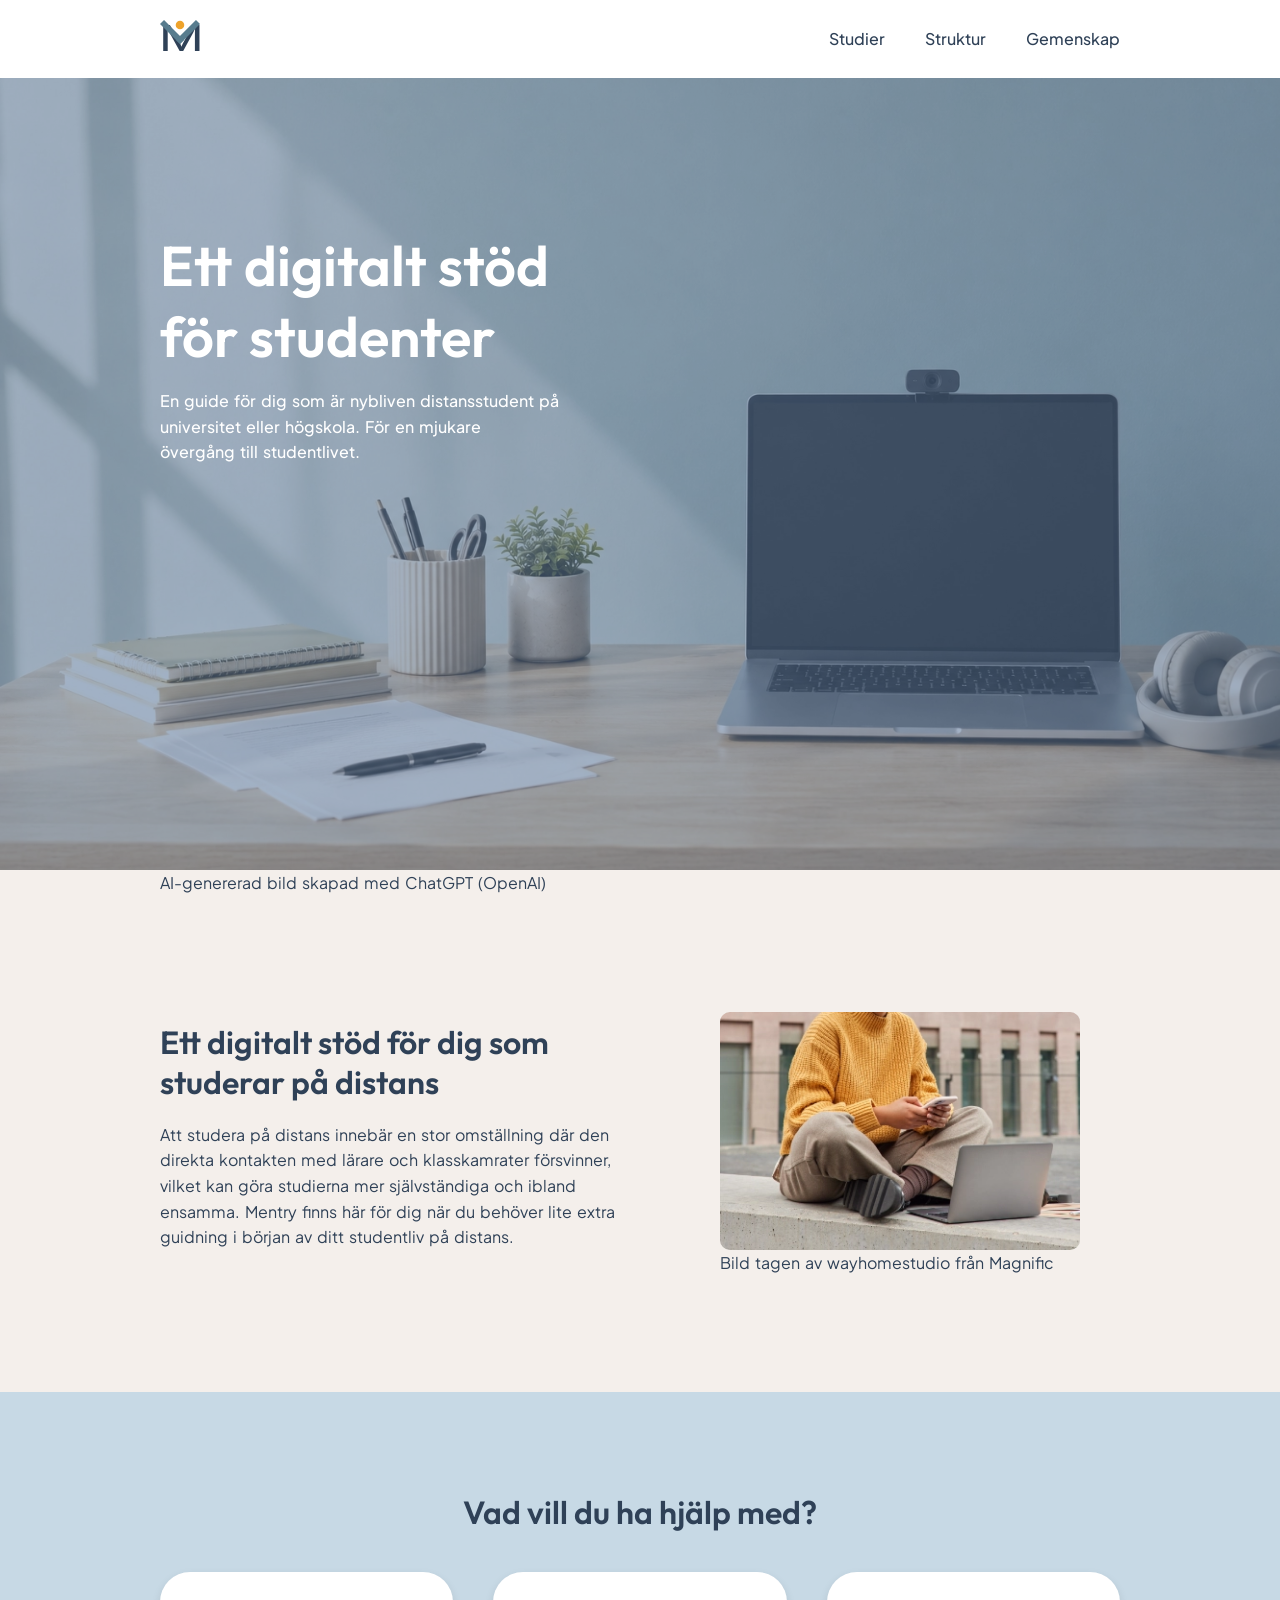
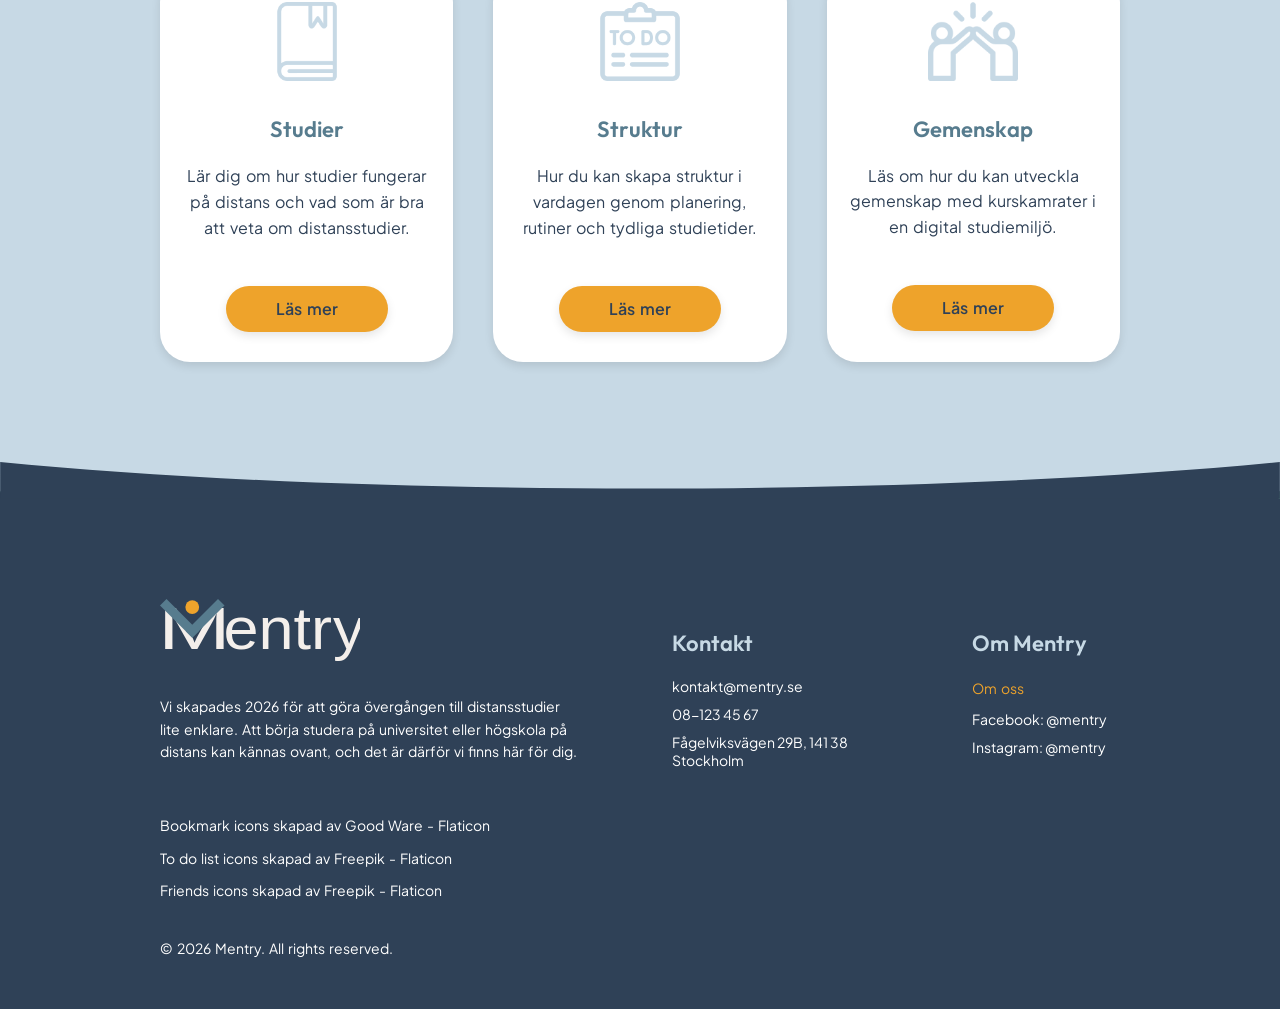
==== index.html @ a9bbe2c2 "Add files via upload" ====
<!DOCTYPE html>
<html lang="sv">
    <head>
        <meta charset="utf-8">
        <!-- Talar om hur webbläsaren ska visa webbsidan på olika skärmar -->
        <meta name="viewport" content="width=device-width, initial-scale=1.0">
        <!-- Favicon för webbplatsen: AI: Hjälpte hitta rätt "type" för SVG-filer -->
        <link rel="icon" type="image/svg+xml" href="images/madebyme/mentryicon.svg">
        <!-- Kopplar CSS-fil till HTML-fil -->
        <link rel="stylesheet" href="style.css">
        <!-- Typsnitt för H-element och P-element -->
        <link rel="preconnect" href="https://fonts.googleapis.com">
        <link rel="preconnect" href="https://fonts.gstatic.com" crossorigin>
        <link href="https://fonts.googleapis.com/css2?family=Outfit:wght@100..900&family=Plus+Jakarta+Sans:ital,wght@0,200..800;1,200..800&display=swap" rel="stylesheet">
        <title>Mentry</title>
    </head>
    <!-- Allt synligt innehåll på webbsidan -->
    <body>
        <!-- Header med navigationsmeny -->
        <header>
            <div class="navmenu">
                <a href="index.html">
                    <img src="images/madebyme/mentryicon.svg" alt="Mentrys logotyp">
                </a>
                <!-- Hjälp av AI att skapa en utfällbar hamburgarmeny genom användning av en checkruta -->
                <input type="checkbox" id="menu-toggle">
                <label for="menu-toggle" class="hamburger">
                    <img src="images/madebyme/hamburgermenu.svg" alt="Hamburgermeny">
                </label>
                <!-- Slut av AIs hjälp -->
                <nav class="navlinks">
                    <ul>
                        <li><a href="studier.html">Studier</a></li>
                        <li><a href="struktur.html">Struktur</a></li>
                        <li><a href="gemenskap.html">Gemenskap</a></li>
                    </ul>
                </nav>
            </div>
        </header>
        <!-- Innehåll unikt för index.html -->
        <main>
            <!-- Hero-sektion -->
            <section class="indexhero">
                <!-- Olika bilder beroende på skärmens storlek -->
                <picture class="indexheroimage">
                    <source media="(min-width: 1024px)" srcset="images/downloaded/hero-desktop.webp">
                    <source media="(min-width: 768px)" srcset="images/downloaded/hero-tablet.webp">
                    <img src="images/downloaded/hero-mobile.webp" alt="Skrivbord med kontorsmaterial och laptop stående ovanpå">
                </picture>
                <div class="indexherotext">
                    <div class="container">
                        <div class="indexherocontent">
                            <h1>Ett digitalt stöd för studenter</h1>
                            <p>En guide för dig som är nybliven distansstudent på universitet eller högskola. För en mjukare övergång till studentlivet.</p>
                        </div>
                    </div>
                </div>
                <!-- En blå overlay på omslagsbilden i hero -->
                <div class="overlay"></div>
            </section>
            <p class="container">AI-genererad bild skapad med ChatGPT (OpenAI)</p>
            <!-- Sektion: Introduktion till webbplatsen -->
            <section class="textimagesection">
                    <div class="textimagecontent container">
                        <div class="textimagetext">
                            <h2>Ett digitalt stöd för dig som studerar på distans</h2>
                            <p>Att studera på distans innebär en stor omställning där den direkta kontakten med lärare och klasskamrater försvinner, vilket kan göra studierna mer självständiga och ibland ensamma. Mentry finns här för dig när du behöver lite extra guidning i början av ditt studentliv på distans.</p>
                        </div>
                        <figure>
                            <picture class="sectionimage">
                                <source media="(min-width: 1024px)" srcset="images/downloaded/yellowshirt-desktop.webp">
                                <img src="images/downloaded/yellowshirt-phone-tablet.webp" alt="En person med gul tröja sittandes vid laptopen utomhus">
                            </picture>
                            <figcaption>
                                <a href="https://www.magnific.com/free-photo/woman-browses-mobile-phone-works-distantly-laptop-computer-sits-lotus-pose-outside-against-modern-building-uses-modern-technologies-wears-spectacles-sweater_19973351.htm#fromView=search&page=5&position=32&uuid=9511713b-8e18-41d7-88c8-f75e3e92ccc7&query=student+with+laptop">Bild tagen av wayhomestudio från Magnific</a>
                            </figcaption>
                        </figure>
                    </div>
            </section>
            <!-- Sektion: Cards-->
            <section class="backgroundsection">
                <div class="container">
                    <h2>Vad vill du ha hjälp med?</h2>
                    <div class="cardcontainer">
                        <!-- Första kortet-->
                        <article class="card">
                            <img src="images/downloaded/lightbluebook.svg" alt="Illustration av en öppen bok">
                            <div class="cardtext">
                                <h3>Studier</h3>
                                <p>Lär dig om hur studier fungerar på distans och vad som är bra att veta om distansstudier.</p>
                                <a class="button" href="studier.html">Läs mer</a>
                            </div>
                        </article>
                        <!-- Andra kortet-->
                        <article class="card">
                            <img src="images/downloaded/lightbluetodo.svg" alt="Illustration av en checklista">
                            <div class="cardtext">
                                <h3>Struktur</h3>
                                <p>Hur du kan skapa struktur i vardagen genom planering, rutiner och tydliga studietider.</p>
                                <a class="button" href="struktur.html">Läs mer</a>
                            </div>
                        </article>
                        <!-- Tredje kortet-->
                        <article class="card">
                            <img src="images/downloaded/lightbluehighfive.svg" alt="Illustration av två personer som gör high five">
                            <div class="cardtext">
                                <h3>Gemenskap</h3>
                                <p>Läs om hur du kan utveckla gemenskap med kurskamrater i en digital studiemiljö.</p>
                                <a class="button" href="gemenskap.html">Läs mer</a>
                            </div>
                        </article>
                    </div>
                </div>
            </section>
        </main>
        <!-- En visuell avdelare mellan footer och main -->
        <img src="images/madebyme/footerdivider-blue.svg" alt="En färgbåge i blå färg" class="footerimg">
        <!-- Footer -->
        <footer>
            <div class="container">
                <div class="footerinformation">
                    <!-- Första kolumnen -->
                    <div class="footerabout">
                        <img src="images/madebyme/fullmentryicon.svg" alt="Mentrys logotyp tillsammans med namnet Mentry" class="footerlogo">
                        <p>Vi skapades 2026 för att göra övergången till distansstudier lite enklare. Att börja studera på universitet eller högskola på distans kan kännas ovant, och det är därför vi finns här för dig.</p>
                    </div>
                    <!-- Andra kolumnen kolumnen -->
                    <section class="footercolumn">
                        <h3>Kontakt</h3>
                        <ul>
                            <li>kontakt@mentry.se</li>
                            <li>08-123 45 67</li>
                            <li>Fågelviksvägen 29B, 141 38 Stockholm</li>
                        </ul>
                    </section>
                    <!-- Tredje kolumnen -->
                    <section class="footercolumn">
                        <h3>Om Mentry</h3>
                        <ul>
                            <li class="linkfooter"><a href="omoss.html">Om oss</a></li>
                            <li>Facebook: @mentry</li>
                            <li>Instagram: @mentry</li>
                        </ul>
                    </section>
                </div>
                <!-- Utomstående textstycke -->
                <div class="footerattribute">
                    <a href="https://www.flaticon.com/free-icons/bookmark" title="bookmark icons">Bookmark icons skapad av Good Ware - Flaticon</a>
                    <a href="https://www.flaticon.com/free-icons/to-do-list" title="to do list icons">To do list icons skapad av Freepik - Flaticon</a>
                    <a href="https://www.flaticon.com/free-icons/friends" title="friends icons">Friends icons skapad av Freepik - Flaticon</a>
                </div>
                <p class="copyright">© 2026 Mentry. All rights reserved.</p> 
            </div>
        </footer>
    </body>
</html>
---- style.css ----
/* BASKOD FÖR ALLA WEBBSIDOR */
/* Mobile first-approach */

* { /*Margin och padding ryms i max-width */
    box-sizing: border-box;
}

.container {
    max-width: 1000px;
    margin: 0 auto;
    padding: 0 20px;
}

body {
    margin: 0; /* Innehåll fyller hela skärmens bredd*/
    /*background: linear-gradient(to bottom, #ffffff 0%, #f4efeb 20%);*/
    background-color: #f4efeb;
}

h1 {
    font-size: 36px;
    font-family: 'Outfit', sans-serif;
    color: #2f4157;
    font-weight: 600;
}

h2 {
    font-size: 24px;
    font-family: 'Outfit', sans-serif;
    color: #2f4157;
    font-weight: 600;
    margin-bottom: 20px; /* Lägger till luft nedanför */
    margin-top: 0; /* Tar bort default-luft ovanför */
}

h3 {
    font-size: 20px;
    font-family: 'Outfit', sans-serif;
    color: #577c8e;
    font-weight: 600;
    margin-bottom: 20px; /* Lägger till luft nedanför */
    margin-top: 0; /* Tar bort default-luft ovanför */
}

p {
    font-size: 16px;
    font-family: 'Plus Jakarta Sans', sans-serif;
    color: #2f4157;
    line-height: 1.6; /* Bättre läsbarhet*/
    word-spacing: 2px; /* Fontens hoptryckta ord försämrade läsbarheten */
}

a {
    font-family: 'Plus Jakarta Sans', sans-serif;
    color: #2f4157;
    line-height: 1.6;
    word-spacing: 2px;
    text-decoration: none; /* Ingen underlinje */
    padding: 12px 12px 12px 0; /* Större tryckyta för mobilen */
}

figcaption a:hover { /* Orange färg på länkar vid hovring*/
    text-decoration: underline;
    color: #eea32b;
}

main {
    padding-top: 101px; /* Fixed navigeringsmeny krävde att main startade längre ned, pga hamnar ovanpå main */
}

/* NAVIGATIONSMENY - SAMTLIGA WEBBSIDOR */

header { /* Självaste navigationsmenyn*/
    background-color: #ffff;
    backdrop-filter: blur(8px);
    position: fixed; /* Följer med vid scroll*/
    z-index: 10; /* Placeras ovanför allt annat innehåll*/
    width: 100%;
}

.navmenu { /* Innehållet i navigationsmenyn*/
    display: flex; /* Aktiverar flexbox-layout */
    flex-wrap: wrap; /* Bryter innehåll till nästa rad vid liten skärm */
    align-items: center;
    padding: 20px;
    max-width: 1000px; /* Följer webbsidans max-bredd för innehåll */
    margin: 0 auto;
}

.navmenu img { /* Logotypen i navigationsmenyn*/
    height: 31px; /* Fast höjd */
}

.navlinks { /* Länkarna i navigationsmenyn*/
    display: none; /* Inga synliga länkar i mobilens navigationsmeny */
    width: 100%;
    margin-top: 20px; /* Luft mellan logotyp och början av hamburgarmenyn */
}

.navlinks ul { /* Listan med länkar */
    list-style: none;
    padding: 0; /* Låter listan gå mot hamburgarmenyns kant */
    margin: 0; /* Låter listan gå mot hamburgarmenyns kant */
}

.navlinks li { /* Länkarna i listan */
    font-family: 'Plus Jakarta Sans', sans-serif;
    font-weight: 500;
    padding: 12px; /* Mellanrum mellan länkarna */
}

.navlinks a:hover { /* Annan färg på länkar vid hovring */
    text-decoration: underline;
    text-decoration-color: #eea32b;
    text-decoration-thickness: 2px;
    text-underline-offset: 5px;
}

#menu-toggle { /* AI hjälp: Döljer checkruta */
    display: none;
}

#menu-toggle:checked + .hamburger + .navlinks { /* AI hjälp: Gör hamburgarikonen klickbar */
    display: block;
}

.hamburger {
    -webkit-tap-highlight-color: transparent; /* AI hjälp: Tar bort färgen som uppstår när man klickat på hamburgarikonen */
    cursor: pointer; /* Vid litet fönster på datorenheter blir muspekaren ett finger vid hovring över hamburgarmenyn för att ge signaler av att den är klickbar */
    margin-left: auto; /* Placerar hamburgarmenyn längst till höger */
}

.hamburger img { /* Fast bredd på hamburgarikonen*/
    width: 31px;
}

.currenttab a { /* Länken för nuvarande sida byter färg */
    text-decoration: underline;
    text-decoration-color: #eea32b;
    text-decoration-thickness: 2px;
    text-underline-offset: 5px;
}

/* FOOTER - SAMTLIGA WEBBSIDOR */

.footerimg { /* Tar bort gap mellan avdelare och footer */
    width: 100%;
    display: block;
}

footer { /* Bakgrundfärg och padding på footer */
    background-color:#2f4157;
    padding: 0;
}

.footerinformation { /* Utrymme mellan main och footer */
    padding-top: 100px;
}

.footerabout p { /* Optimal läsbarhet för textstycke */
    max-width: 45ch;
    margin-top: 28px;
}

.footerlogo { /* Fast bredd på logotyp */
    width: 200px;
}

.footercolumn { /* Justerar utrymme över klass */
    margin-top: 30px;
}

footer h3 { /* Annan färg på rubriker */
    color: #c7d9e5;
}

footer ul { /* Styling av listorna */
    font-family: 'Plus Jakarta Sans', sans-serif;
    color: white;
    list-style: none; /* Ingen punktlista */
    padding: 0; /* Ta bort utrymme från punktlista */
    margin-bottom: 10px;
}

footer p { /* Justerar text i footer */
    color: white;
    font-size: 14px;
    margin: 0;
    line-height: 1.6;
}

footer li { /* Justerar list-texterna */
    color: white;
    font-size: 14px;
    margin-bottom: 10px;
}

.footercolumn a:hover { /* Hover-indikation på länk */
    text-decoration: underline;
}

.linkfooter a { /* Annan färg på länk */
    color: #eea32b;
}

.copyright { /* Justerar textstycke i footer */
    font-size: 14px;
    padding-bottom: 50px;
    margin-top: 30px;
}

.footerattribute { /* Justera utrymme ovanför klassen */
    margin-top: 30px;
}

.footerattribute a { /* Justerar utseende på attribut i footer */
    font-size: 14px;
    color: white;
    display: block;
    padding: 5px 0;
}

.footerattribute a:hover { /* Orange färg på länkar vid hovring*/
    text-decoration: underline;
    color: #eea32b;
}

/* INDEX.HTML - Mobile first-approach*/

.indexhero { /* Skapar referenspunkt för "indexherotext" */ 
    position: relative;
}

.indexhero h1 { /* Titel för hero-sektion*/
    color: white;
    margin: 0; /* Tar bort default-luft runtom */
}

.indexhero p { /* Herosektionens brödtext*/
    color: white;
    font-weight: 500;
}

.indexheroimage img { /* Omslagsbild */
    width: 100%;
    max-height: 500px;
    object-fit: cover;
    display: block; /* Gör det enklare att kontrollera med width/height */
    object-position: bottom;
}

.indexherotext { /* Hero-sektionens text */
    position: absolute; /* Placeras ovanpå omslagsbilden*/
    top: 20%;
    left: 0;
    right: 0;
    z-index: 2; /* Placeras ovanför omslagsbilden */
}

.indexherocontent { /* Ger optimal läsbarhet på textstycke i hero */
    max-width: 45ch;
    padding: 0 20px;
}

.textimagesection { /* Skapar en container runt innehållet i sektionen */
    display: flex; /* Enklare att kontrollera innehållet inuti*/
    justify-content: center;
    margin: 50px 0;
    padding: 0 20px;
}

.textimagecontent { /*Gör att innehållet centreras i mitten utan att bilden anpassar sig efter texten ovan */
    display: flex;
    flex-direction: column;
    align-items: center;
}

.textimagetext { /* Maxgräns på textstycke för optimal läsbarhet */
    max-width: 45ch;
}

.backgroundsection { /* Blå bakgrund bakom sektionen*/
    background-color: #c7d9e5;
    padding: 100px 0;
}

.backgroundsection h2 { /* Justeringar för titeln under cards-sektion */
    text-align: center;
    margin-bottom: 40px;
}

.cardcontainer { /* Centerar och justerar förhållande mellan cards */
    display: flex;
    gap: 40px;
    flex-wrap: wrap;
    justify-content: center;
}

.card { /* Kortets utseende*/
    background-color: #ffffff;
    border-radius: 30px;
    text-align: center;
    padding: 30px 20px;
    width: 100%;
    max-width: 600px;
    box-shadow: 0 4px 10px rgba(0,0,0,0.1);
}

.card img { /* Kortets illustration */
    max-width: 90px;
    margin-bottom: 30px;
}

.cardtext { /* Läsbarhet för text i kortet */
    max-width: 45ch;
    margin: 0 auto;
}

.button { /* Knappar på webbplatsen */
    font-family: 'Plus Jakarta Sans', sans-serif;
    color: #2f4157;
    background-color: #eea32b;
    box-shadow: 0 4px 10px rgba(0,0,0,0.1);
    font-weight: 600;
    border-radius: 50px;
    padding: 10px 50px;
    margin-top: 30px;
    display: inline-block; /* Betér sig sig som block och ger spacing till övriga element */
}

.button:hover { /* Knapparnas hovringar*/
    color: #eea32b;
    background-color: #2f4157;
    cursor: pointer;
}

/* INDEX.HTML, STUDIER.HTML, STRUKTUR.HTML, GEMENSKAP.HTML */
/* Mobile first-approach*/

.overlay { /* Ger omslagsbilder en blå färg */
    position: absolute; /* Placeras ovanpå bilden */
    inset: 0; /* Kortare version för top: 0, right: 0 etc. */
    background: #5c789b91;
    z-index: 1; /* Placeras över bilden men under text */
}

/* INDEX.HTML, OM OSS.HTML */

.sectionimage { /* Ändrar storlek på klass */
    width: 100%;
    max-width: 600px;
    margin: 25px auto 0 auto;
}

.sectionimage img { /* Ändrar storlek och position på bild */
    width: 100%;
    height: auto;
    display: block;
    border-radius: 10px;
}

/* STUDIER.HTML, STRUKTUR.HTML, GEMENSKAP.HTML, OM OSS.HTML */
/* Mobile first-approach*/

article {
    padding-bottom: 60px; /* Lika mycket luft mellan main och footer på webbsidor, för att efterlikna slutet av index.html */
}

.herosidebackground { /* Annan bakgrund på heroside */
    background-color: white;
}

.herotitle {
    text-align: center;
    margin: 0 0 20px 0;
    padding-top: 40px;
}

.heroside { /* Utrymme mellan navbar och artikelns början efter heroside */
    padding: 0 0 40px 0;
}

.heroside h1, .heroside p { /* Centrering och utrymme mellan h1 och p */
    padding: 0 20px;
    margin: 0 auto;
    text-align: center;
}

.smalltitle { /* P-element blir designad som ett H-element, dock är det ej det semantiskt */
    font-size: 18px;
    font-family: 'Plus Jakarta Sans', sans-serif;
    font-weight: 600;
    text-align: center;
    max-width: 45ch;
    margin: 0 auto;
    color: #577c8e;
}

.overlaywrapper { /* Skapar en ram för att lägga "overlay" över bilden */
    position: relative;
    max-width: 1000px;
    margin: 0 auto;
}

.overlayborder {
    border-radius: 10px;
}

.articlehero img { /* Justerar omslagsbild */
    width: 100%;
    max-width: 1000px;
    height: auto;
    display: block;
    margin: 40px auto 0 auto;
    border-radius: 10px;
}

.content { /* Bestämmer en maxbredd på allt innehåll */
    max-width: calc(45ch + 40px); /* AI hjälp: Få 45ch maxbredd utan att padding räknas in pga. box-sizing: border-box */
    margin: 40px auto;
    padding: 0 20px;
}

.background { /* Bakgrund för varannan huvudsektion */
    background-color: #c7d9e5;
}


.background .content:first-child { /* Ger padding i början av blåa sektioner */
    padding-top: 40px;
}

.background .content:last-child { /* Ger padding i slutet av blåa sektioner, var det enda sättet att lösa detta på */
    padding-bottom: 40px;
}

.group { /* Styling på rutor */
    background-color: #ffff;
    list-style: none;
    margin: 40px auto 0;
    padding: 30px 20px;
    border-radius: 20px;
    box-shadow: 0 4px 10px rgba(0,0,0,0.1);
}

.divider { /* Styling på avdelare */
    border: none;
    background-color: #eea32b;
    height: 2px;
    margin: 50px auto;
}

/* STRUKTUR.HTML - Mobile first approach */

.list { /* Justerar listor */
    padding-left: 20px;
    color: #2f4157;
}

.list li { /* Får li-element att se se ut som p-element visuellt */
    font-size: 16px;
    font-family: 'Plus Jakarta Sans', sans-serif;
    line-height: 1.5;
    margin-bottom: 5px;
    color: #2f4157;
}

/* STRUKTUR.HTML, GEMENSKAP.HTML */
.bluefirstcontent { /* Ta bort margin-top på endast denna klass */
    margin-top: 0;
}

/* OM OSS.HTML - Mobile first approach */

.aboutuspage .heroside {
    padding-bottom: 100px;
}

.aboutuspage .textimagesection {
    margin: 0;
    padding: 100px 20px;
}

.whowearecontent { /* Bestämmer en maxbredd på allt innehåll */
    max-width: calc(45ch + 40px); /* AI hjälp: Få 45ch maxbredd utan att padding räknas in pga. box-sizing: border-box */
    margin: 100px auto;
    padding: 0 20px;
}

.whowearetitle { /* Centrera h2-rubrik */
    text-align: center;
}

.whowearecontainer { /* Positionring av kort */
    display: flex;
    gap: 40px;
    flex-wrap: wrap;
    justify-content: center;
}

.whowearegroup { /* Centrerad text inom grupp */
    text-align: center;
}

.whowearegroup img { /* Storlek på illustrationer */
    max-width: 90px;
    margin-bottom: 20px;
    flex-shrink: 0;
}

.whowearetext { /* Bredd på text för optimal läsbarhet */
    max-width: 45ch;
}

.whowearetext p { /* Ta bort margin för att ge lika mycket luft mellan element här som i andra stycken på webbplatsen */
    margin-bottom: 0;
}

/* TABLET */

@media (min-width: 768px) {
    /* BASKOD FÖR ALLA WEBBSIDOR */
    
    h1 { /* Större storlek på font */
        font-size: 44px;
    }

    h2 { /* Större storlek på font */
        font-size: 28px;
    }

    h3 { /* Större storlek på font */
        font-size: 20px;
    }

    /* FOOTER - SAMTLIGA WEBBSIDOR */

    .footerinformation { /* Grid för både rader och kolumner */
        display: grid;
        grid-template-columns: 2fr 1fr 0.7fr;
        align-items: start;
        gap: 90px;
    }

    /* INDEX.HTML*/

    .indexheroimage img { /* Omslagsbilden utgår från centrum */
        object-position: center;
    }

    .indexherocontent { /* Ny max-bredd på texten i hero */
        max-width: 50ch;
        padding: 0;
    }

    .textimagesection { /* Större utrymme runtom introduktion-sektionen */
        margin: 100px 0;
    }

    .textimagetext { /* Bredare radlängd för optimal läsbarhet */
        max-width: 60ch;
    }

    .sectionimage { /* Centrera bild */
        text-align: center;
    }

    .cardtext { /* Längre text för bättre läsbarhet */
        max-width: 60ch;
    }

    /* STUDIER.HTML */

    .content { /* Bestämmer en maxbredd på allt innehåll */
        max-width: calc(60ch + 40px); /* AI hjälp: Få 60ch maxbredd utan att padding räknas in pga. box-sizing: border-box */
    }

    .smalltitle { /* P-element blir designad som ett H-element, dock är det ej det semantiskt */
        font-size: 20px;
    }

    /* OM OSS.HTML*/

    .whowearecontent { /* Behöver en maxbredd för att placeras rätt */
        max-width: 1000px;
    }

    .whowearetitle { /* Vänsterjustera text och sätta en max-bredd för att positionera rätt */
        text-align: left;
        max-width: 480px;
        margin: 0 auto 20px auto;
    }

    .whowearetext { /* Större max-bredd på text för optimal läsbarhet */
        max-width: 60ch
    }

    .whowearegroup { /* Byter riktning på gruppen*/
        display: flex;
        align-items: center;
        gap: 40px;
        text-align: left;
        max-width: 480px;
    }

    .whowearegroup img { /* Tar bort utrymme under illustrationer*/
        margin: 0;
    }
}

/* DESKTOP */

@media (min-width: 1024px) {
    /* BASKOD FÖR ALLA WEBBSIDOR */
    
    h1 { /* Större storlek på font */
        font-size: 56px;
    }

    h2 { /* Större storlek på font */
        font-size: 32px;
    }

    h3 { /* Större storlek på font */
        font-size: 22px;
    }

    a { /* Tar bort onödigt utrymme, gör navbaren mer kompakt */
        padding: 0;
    }

    main {
        padding-top: 70px; /* Fixed navigeringsmeny krävde att main startade längre ned, pga hamnar ovanpå main */
    }
    
    /* NAVIGATIONSMENY - SAMTLIGA WEBBSIDOR */

    .navmenu {
        justify-content: space-between;
        flex-wrap: nowrap;
    }

    .hamburger { /* AI hjälp: Ta bort hamburgarmenyn */
        display: none;
    }

    .navlinks { /* Desktopvänliga länkar */
        display: block; /* Lättare att placera i block*/
        width: auto;
        margin-top: 0; /* Tar bort onödigt utrymme */
        padding-top: 0;
    }

    .navlinks ul { /* Gör att länkarna placeras horistontella */
        display: flex;
        gap: 40px;
    }

    .navlinks li { /* Tar bort onödigt utrymme på list-element */
        padding: 0;
    }

    /* INDEX.HTML */

    .indexheroimage img { /* Högre höjd på omslagsbild */
        max-height: 800px;
    }

    .textimagecontent { /* Placerar text och bild bredvid varandra */
        flex-direction: row;
        justify-content: space-between;
        align-items: center;
        gap: 40px;
    }

    .textimagetext p { /* Bredare radlängd för optimal läsbarhet */
        max-width: 75ch;
    }

    .cardcontainer {
        flex-wrap: nowrap;
    }

    .card {
        flex: 1;
    }

    /* STUDIER.HTML */

    .overlaywrapper > .overlay { /* Enhetliga runda hörn på omslagsbild */
    border-radius: 10px;
    }

    .articlehero img { /* Runda hörn på omslagsbild */
        border-radius: 10px;
    }

    .content { /* Bestämmer en maxbredd på allt innehåll */
        max-width: calc(75ch + 40px); /* AI hjälp: Få 75ch maxbredd utan att padding räknas in pga. box-sizing: border-box */
    }

    .smalltitle { /* P-element blir designad som ett H-element, dock är det ej det semantiskt */
        font-size: 22px;
    }

    /* OM OSS.HTML */

    .whowearetitle { /* Större maxbredd för positionering */
        text-align: center;
        margin-bottom: 40px;
    }

    .whowearegroup { /* Tillbaka till mobilversion, dock vågrätt */
        display: flex;
        flex-direction: column;
        align-items: center;
        text-align: center;
        flex: 1;
        gap: 20px;
        max-width: 1000px;
    }

    .aboutuspage .textimagetext {
        max-width: 75ch;
    }

    /* INDEX.HTML, OM OSS.HTML*/

    .sectionimage { /* Ändrar max-bredden på bild */
        max-width: 400px;
    }

    .sectionimage img { /* Maxbredd på bild för att inte bli för stor */
        margin: 0;
    }
}
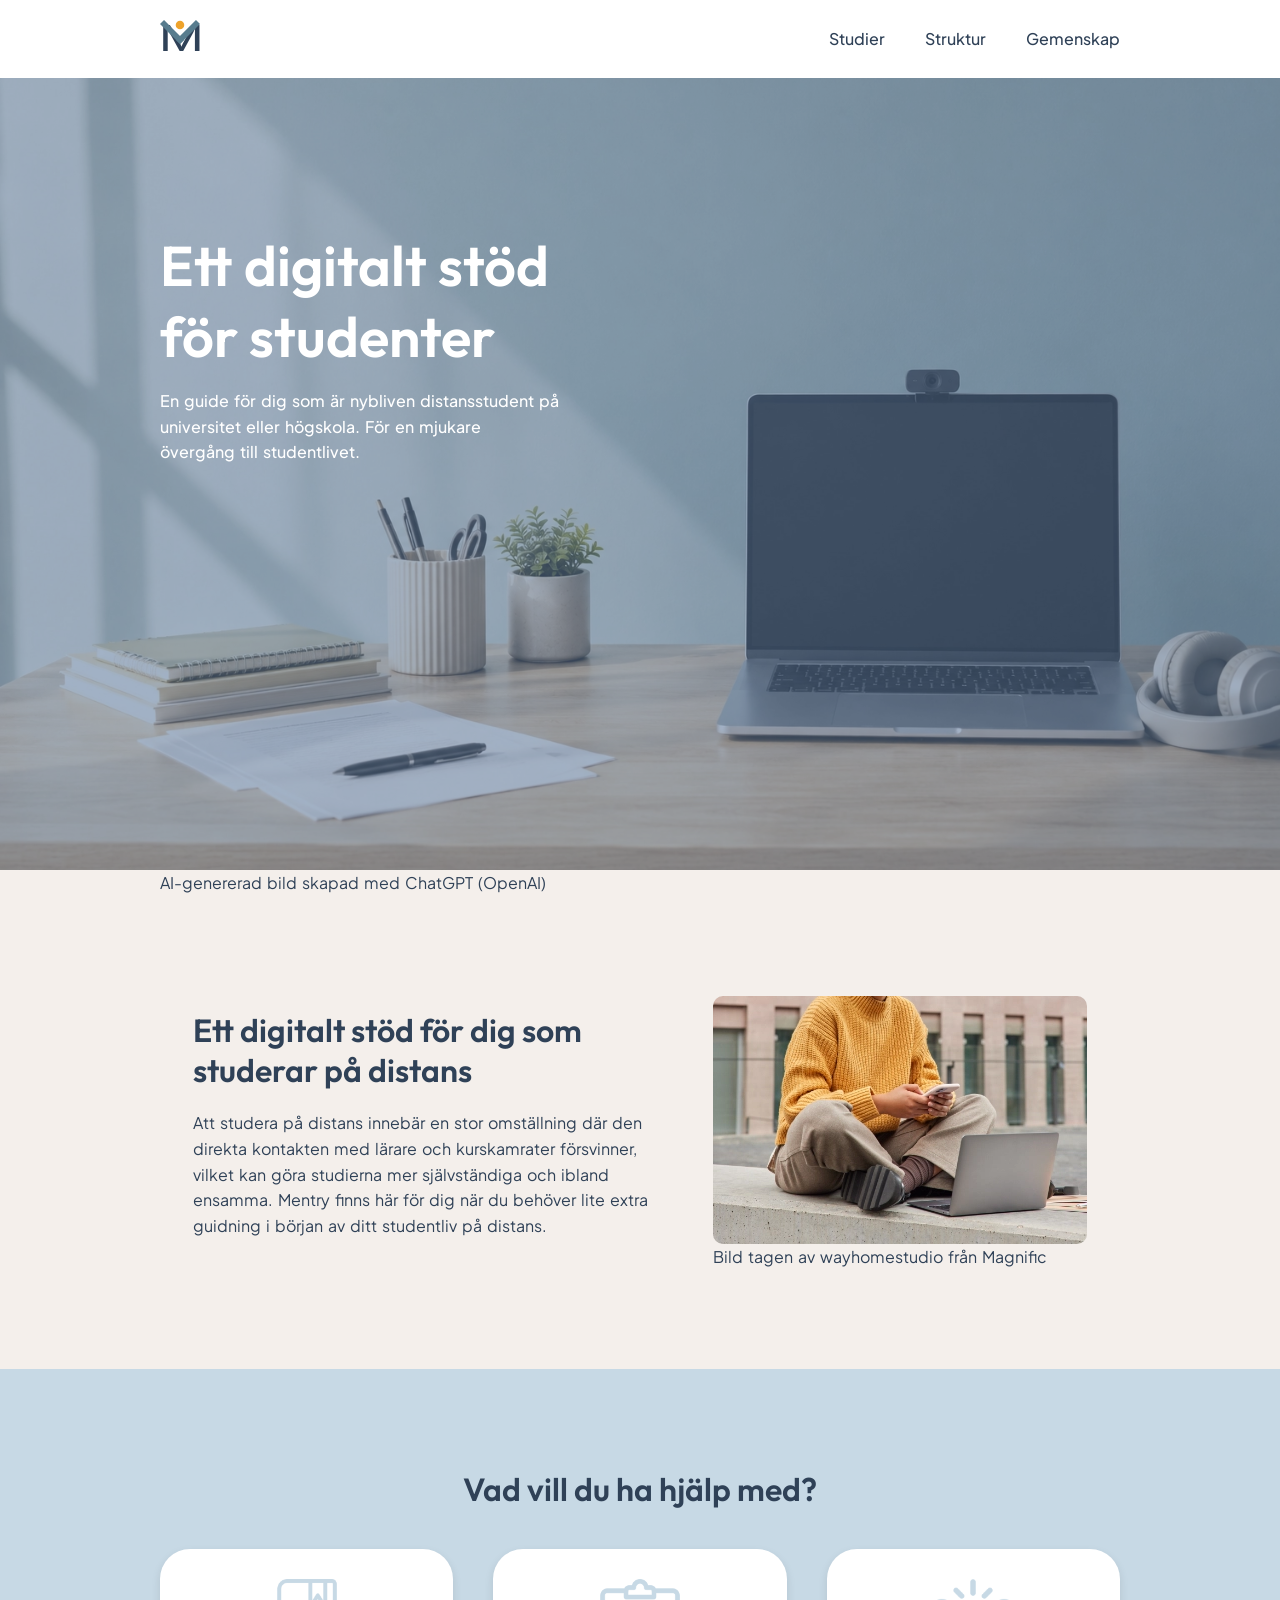
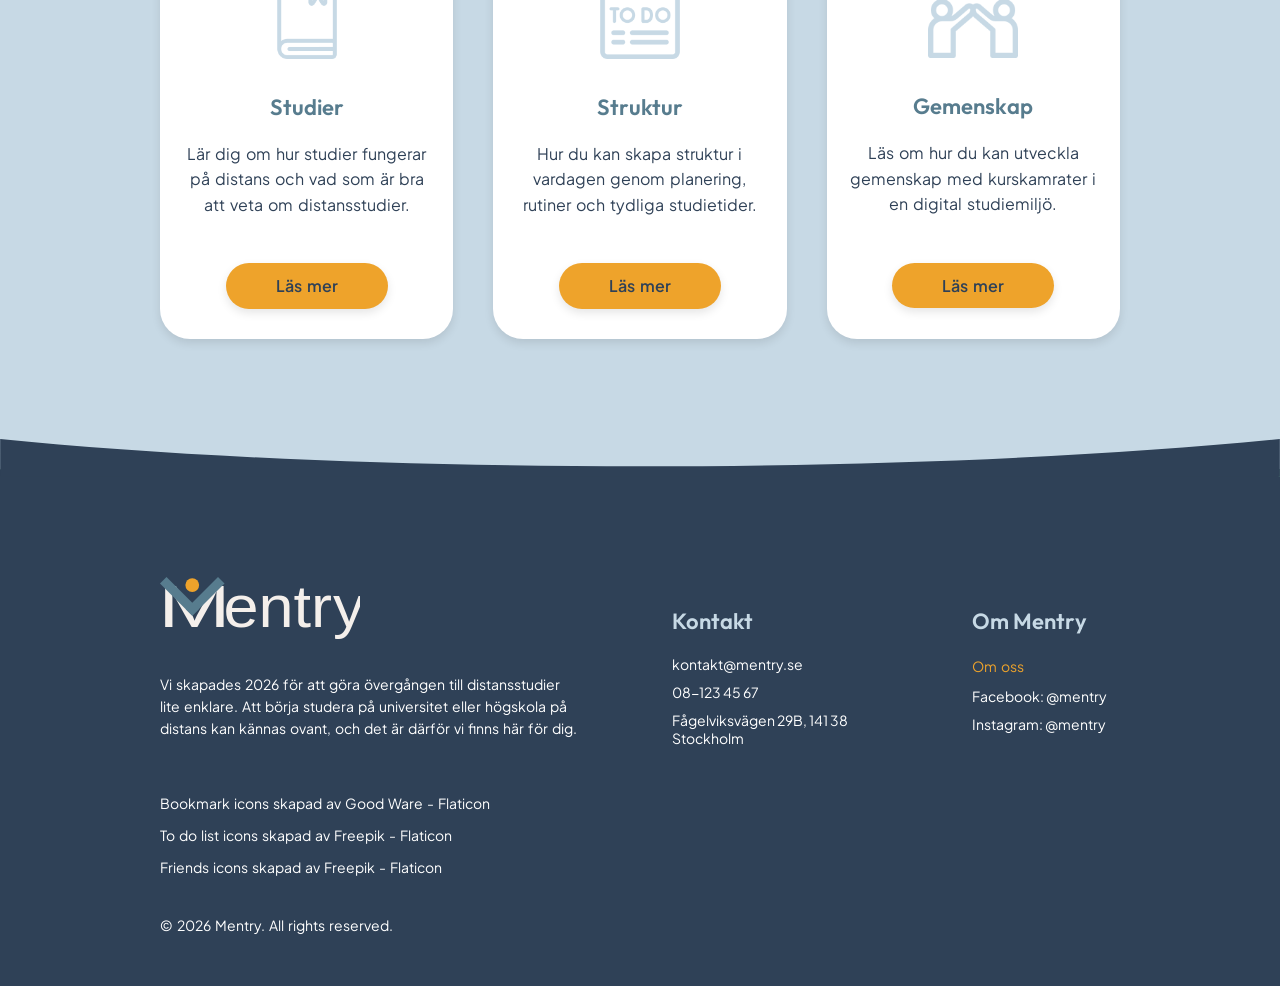
==== commit 8b22a3b4: "Add files via upload" ====
--- a/index.html
+++ b/index.html
@@ -61,10 +61,10 @@
             <p class="container">AI-genererad bild skapad med ChatGPT (OpenAI)</p>
             <!-- Sektion: Introduktion till webbplatsen -->
             <section class="textimagesection">
-                    <div class="textimagecontent container">
+                    <div class="textimagecontent">
                         <div class="textimagetext">
                             <h2>Ett digitalt stöd för dig som studerar på distans</h2>
-                            <p>Att studera på distans innebär en stor omställning där den direkta kontakten med lärare och klasskamrater försvinner, vilket kan göra studierna mer självständiga och ibland ensamma. Mentry finns här för dig när du behöver lite extra guidning i början av ditt studentliv på distans.</p>
+                            <p>Att studera på distans innebär en stor omställning där den direkta kontakten med lärare och kurskamrater försvinner, vilket kan göra studierna mer självständiga och ibland ensamma. Mentry finns här för dig när du behöver lite extra guidning i början av ditt studentliv på distans.</p>
                         </div>
                         <figure>
                             <picture class="sectionimage">
--- a/style.css
+++ b/style.css
@@ -3,6 +3,10 @@
 
 * { /*Margin och padding ryms i max-width */
     box-sizing: border-box;
+}
+
+figure {
+    margin: 0;
 }
 
 .container {
@@ -402,10 +406,6 @@
     margin: 0 auto;
 }
 
-.overlayborder {
-    border-radius: 10px;
-}
-
 .articlehero img { /* Justerar omslagsbild */
     width: 100%;
     max-width: 1000px;
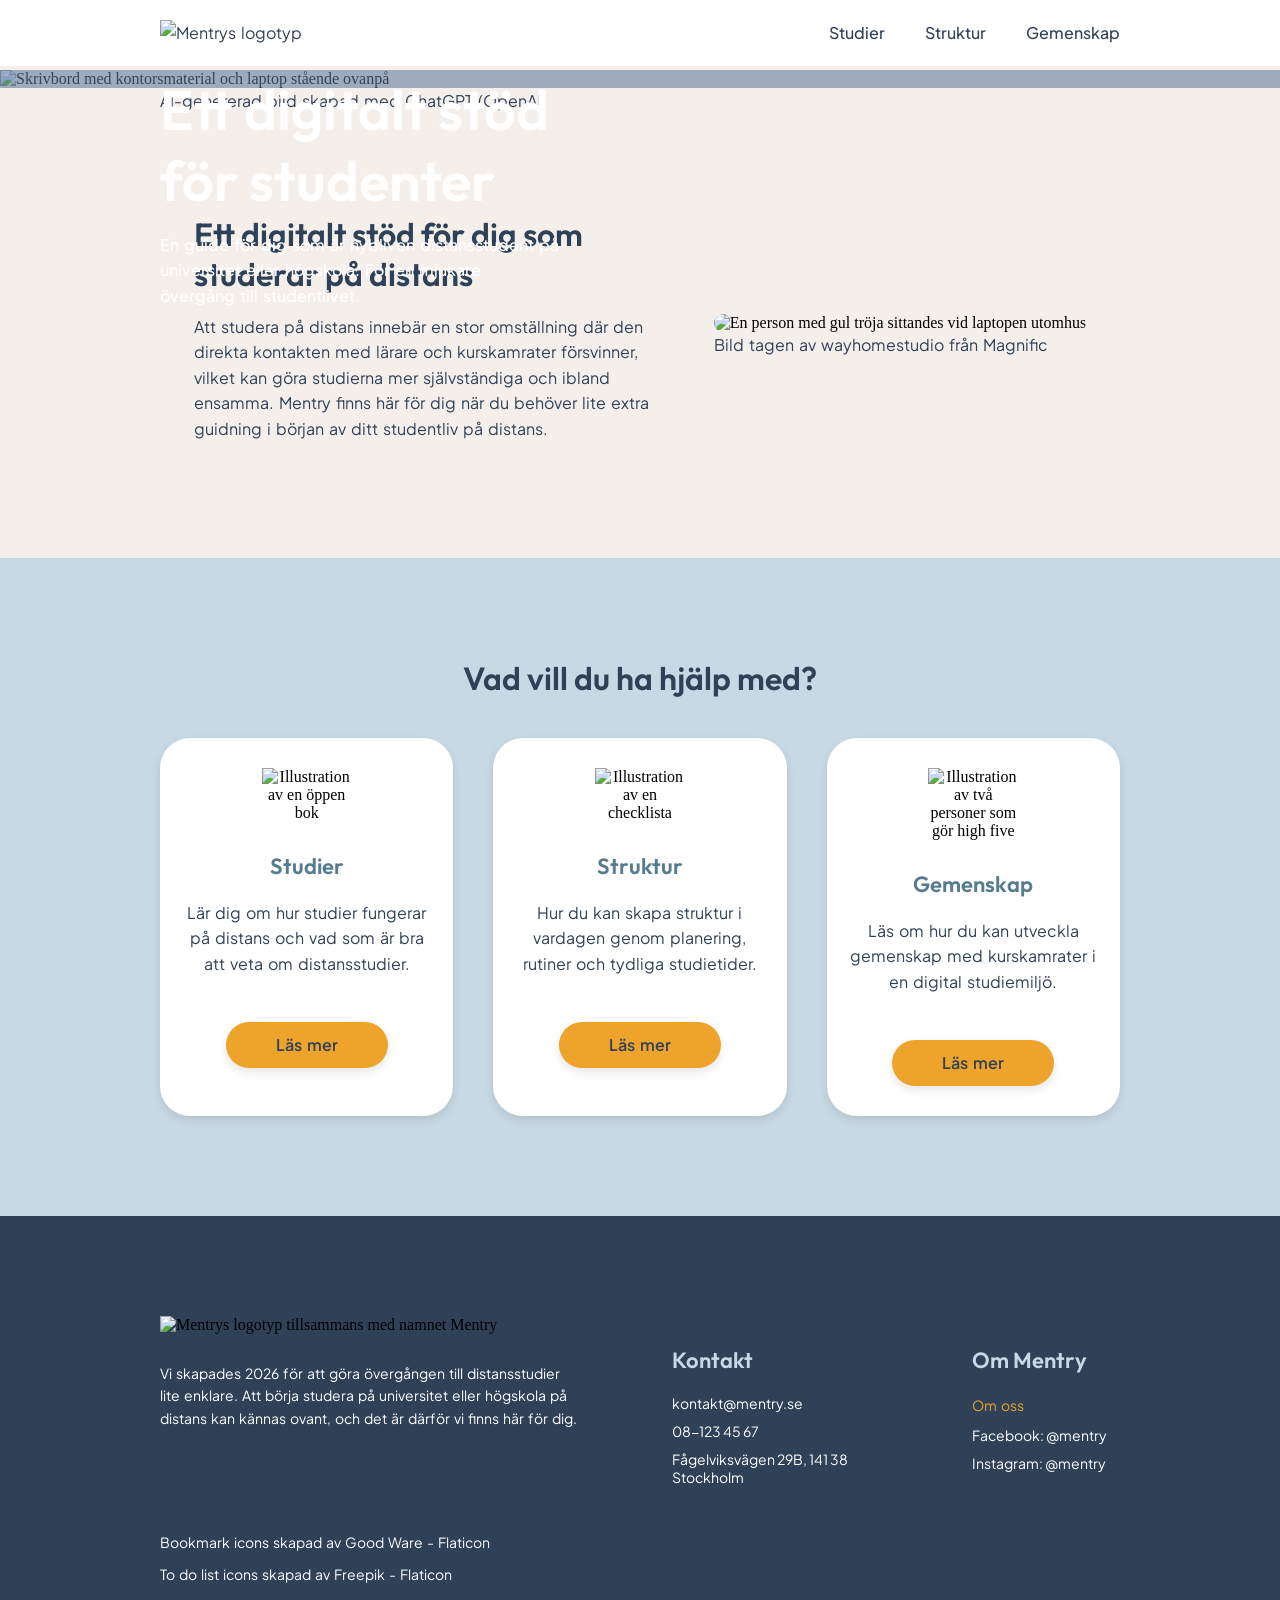
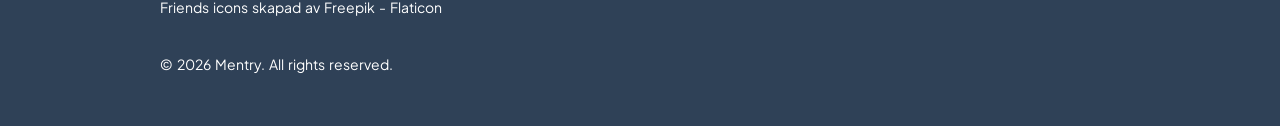
==== commit 56c5f715: "Add files via upload" ====
--- a/index.html
+++ b/index.html
@@ -20,7 +20,7 @@
         <header>
             <div class="navmenu">
                 <a href="index.html">
-                    <img src="images/madebyme/mentryicon.svg" alt="Mentrys logotyp">
+                    <img src="images/madebyme/mentryicon.png" alt="Mentrys logotyp">
                 </a>
                 <!-- Hjälp av AI att skapa en utfällbar hamburgarmeny genom användning av en checkruta -->
                 <input type="checkbox" id="menu-toggle">
@@ -113,15 +113,13 @@
                 </div>
             </section>
         </main>
-        <!-- En visuell avdelare mellan footer och main -->
-        <img src="images/madebyme/footerdivider-blue.svg" alt="En färgbåge i blå färg" class="footerimg">
         <!-- Footer -->
         <footer>
             <div class="container">
                 <div class="footerinformation">
                     <!-- Första kolumnen -->
                     <div class="footerabout">
-                        <img src="images/madebyme/fullmentryicon.svg" alt="Mentrys logotyp tillsammans med namnet Mentry" class="footerlogo">
+                        <img src="images/madebyme/mentrylogotype.png" alt="Mentrys logotyp tillsammans med namnet Mentry" class="footerlogo">
                         <p>Vi skapades 2026 för att göra övergången till distansstudier lite enklare. Att börja studera på universitet eller högskola på distans kan kännas ovant, och det är därför vi finns här för dig.</p>
                     </div>
                     <!-- Andra kolumnen kolumnen -->
--- a/style.css
+++ b/style.css
@@ -146,11 +146,6 @@
 }
 
 /* FOOTER - SAMTLIGA WEBBSIDOR */
-
-.footerimg { /* Tar bort gap mellan avdelare och footer */
-    width: 100%;
-    display: block;
-}
 
 footer { /* Bakgrundfärg och padding på footer */
     background-color:#2f4157;
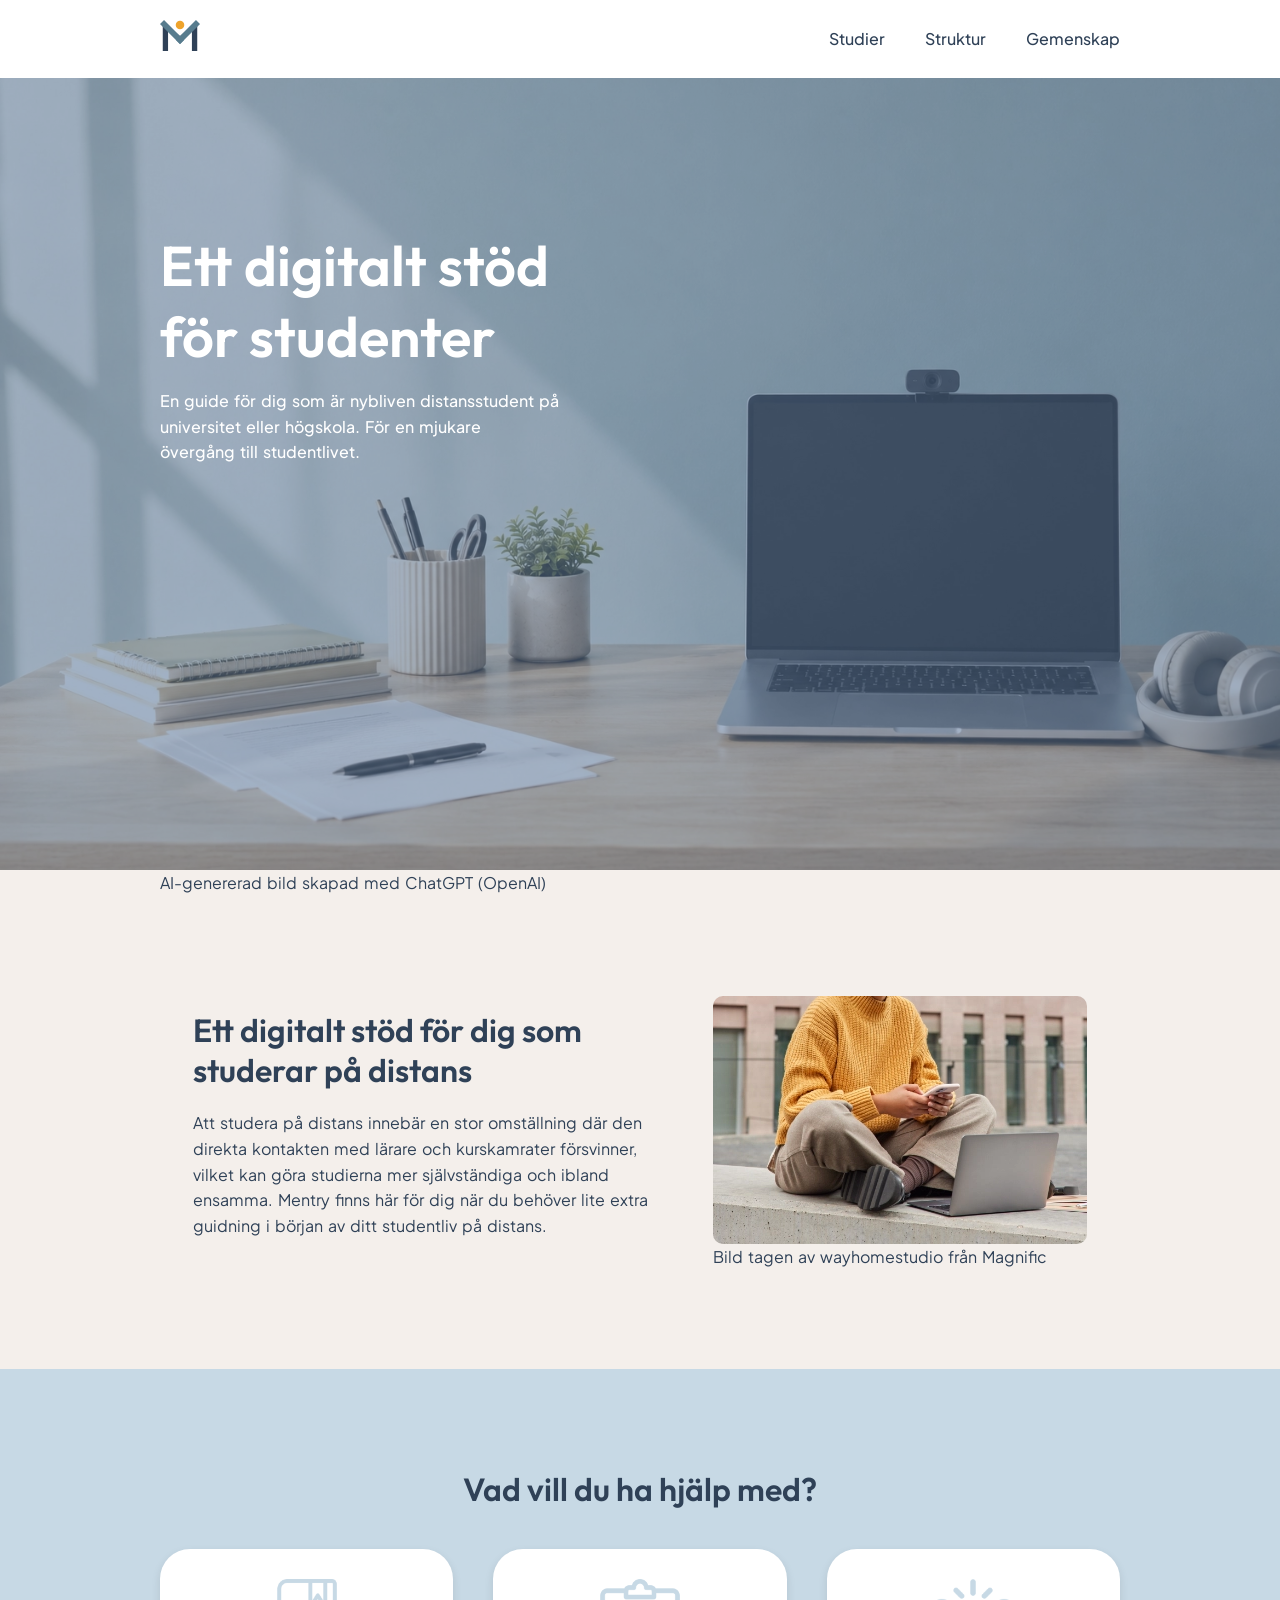
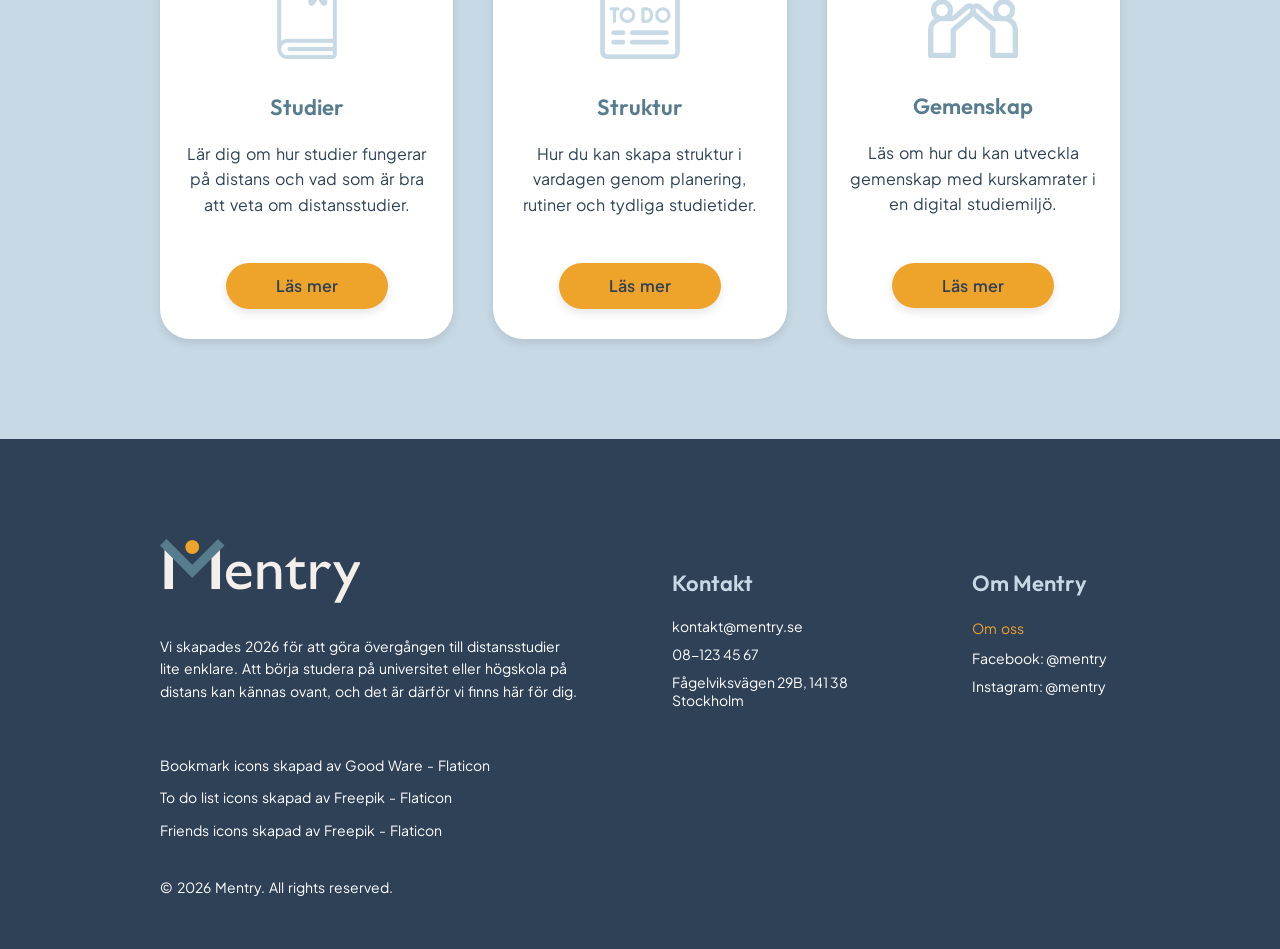
==== commit 93d46f5c: "Add files via upload" ====
--- a/index.html
+++ b/index.html
@@ -4,8 +4,8 @@
         <meta charset="utf-8">
         <!-- Talar om hur webbläsaren ska visa webbsidan på olika skärmar -->
         <meta name="viewport" content="width=device-width, initial-scale=1.0">
-        <!-- Favicon för webbplatsen: AI: Hjälpte hitta rätt "type" för SVG-filer -->
-        <link rel="icon" type="image/svg+xml" href="images/madebyme/mentryicon.svg">
+        <!-- Favicon för webbplatsen -->
+        <link rel="icon" type="image/image/png" href="images/madebyme/mentryicon.png">
         <!-- Kopplar CSS-fil till HTML-fil -->
         <link rel="stylesheet" href="style.css">
         <!-- Typsnitt för H-element och P-element -->
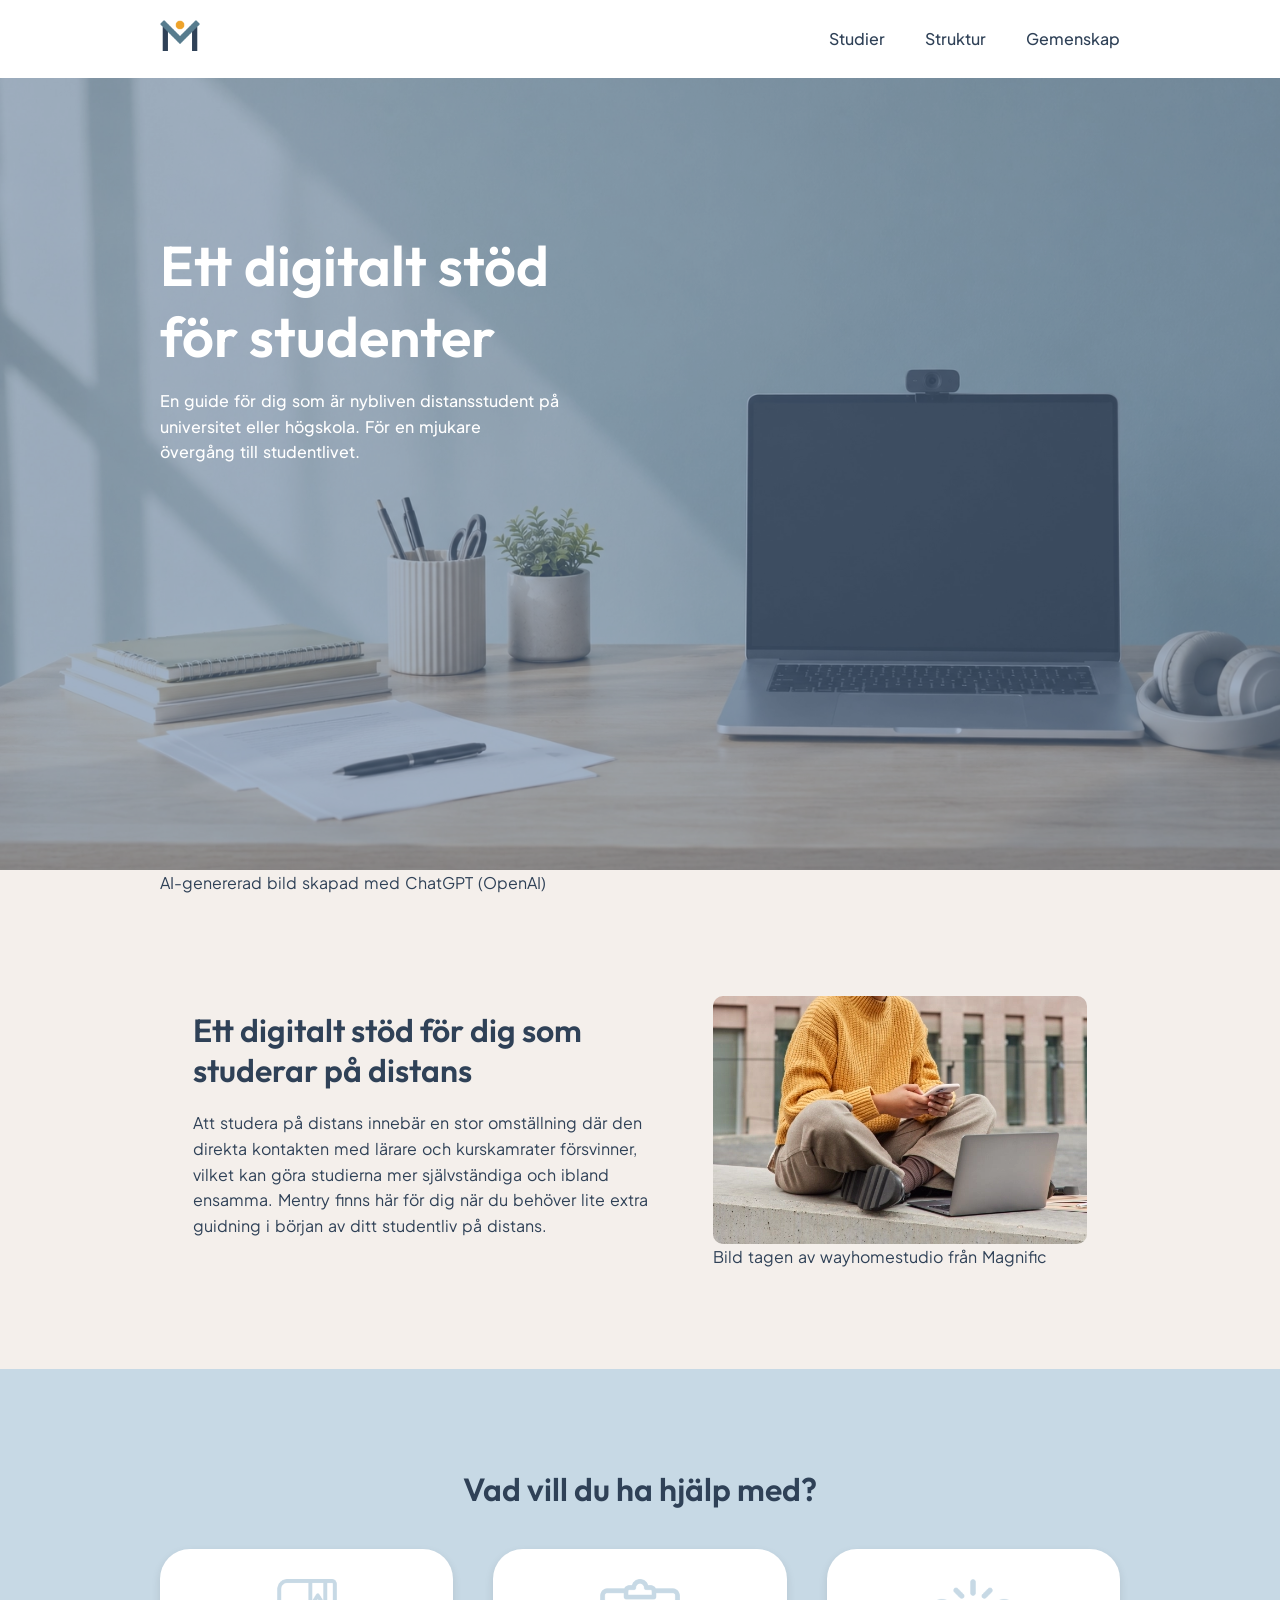
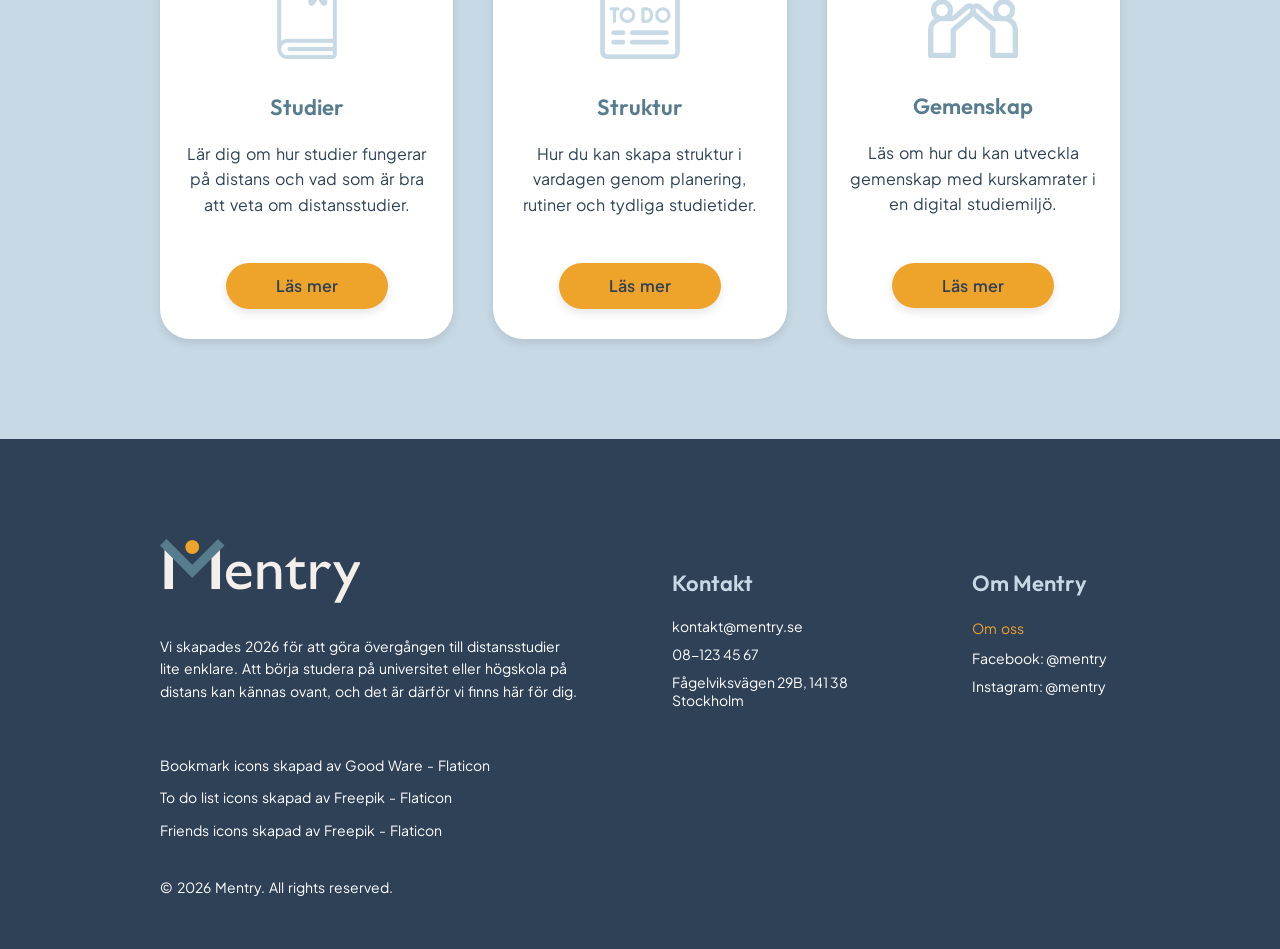
==== commit 7b6bf900: "Add files via upload" ====
--- a/index.html
+++ b/index.html
@@ -5,7 +5,7 @@
         <!-- Talar om hur webbläsaren ska visa webbsidan på olika skärmar -->
         <meta name="viewport" content="width=device-width, initial-scale=1.0">
         <!-- Favicon för webbplatsen -->
-        <link rel="icon" type="image/image/png" href="images/madebyme/mentryicon.png">
+        <link rel="icon" type="image/image/png" href="images/madebyme/mentryfavicon.png">
         <!-- Kopplar CSS-fil till HTML-fil -->
         <link rel="stylesheet" href="style.css">
         <!-- Typsnitt för H-element och P-element -->
